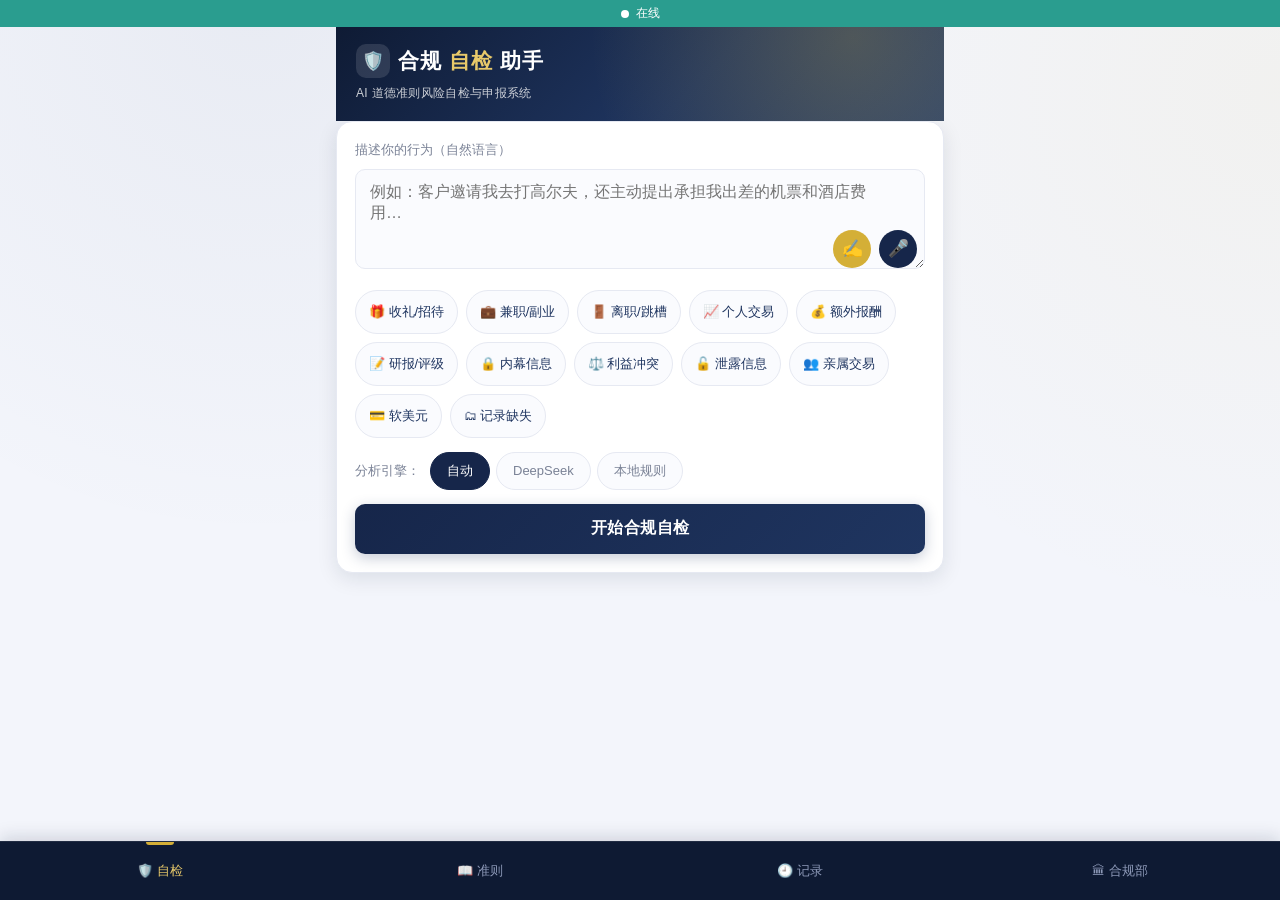
==== frontend/index.html @ b6ab4049 "feat: 申报审批流+合规部视角+自证关联+更多标签+风险强度分级+合规小贴士" ====
<!DOCTYPE html>
<html lang="zh-CN">
<head>
  <meta charset="UTF-8" />
  <meta name="viewport" content="width=device-width, initial-scale=1.0, viewport-fit=cover" />
  <meta name="theme-color" content="#0e1a33" />
  <meta name="description" content="合规自检助手 — 输入行为，自动识别准则、评估风险、执行申报" />
  <link rel="manifest" href="manifest.json" />
  <link rel="apple-touch-icon" href="icons/icon-192.png" />
  <link rel="stylesheet" href="css/style.css" />
  <title>合规自检助手</title>
</head>
<body>
  <!-- 网络状态指示器 -->
  <div id="netbar" class="netbar online"><span class="dot"></span><span id="nettext">在线</span></div>

  <!-- ===== 视图 A：自查页 ===== -->
  <main id="view-check" class="view active" role="tabpanel" aria-label="自查页">
    <header class="topbar">
      <div class="brand"><span class="brand-logo">🛡️</span>合规<span class="brand-accent">自检</span>助手</div>
      <div class="brand-sub">AI 道德准则风险自检与申报系统</div>
    </header>

    <section class="input-card">
      <label for="behavior" class="field-label">描述你的行为（自然语言）</label>
      <div class="textarea-wrap">
        <textarea id="behavior" rows="4" maxlength="4000"
          placeholder="例如：客户邀请我去打高尔夫，还主动提出承担我出差的机票和酒店费用…"></textarea>
        <button id="polish-btn" class="icon-btn polish-btn" aria-label="转化为正式申报语言" title="转化为正式申报语言">✍️</button>
        <button id="voice-btn" class="icon-btn" aria-label="语音输入" title="语音输入">🎤</button>
      </div>

      <div class="quick-tags" id="quick-tags" aria-label="快捷场景">
        <button class="tag" data-text="客户送我高尔夫球票并承担差旅招待费用">🎁 收礼/招待</button>
        <button class="tag" data-text="我想在业余时间接一份外部授课的兼职">💼 兼职/副业</button>
        <button class="tag" data-text="我打算离职创业并带走现有客户名单">🚪 离职/跳槽</button>
        <button class="tag" data-text="我的个人账户提前于客户账户买入股票">📈 个人交易</button>
        <button class="tag" data-text="客户在公司薪酬之外额外付我一笔奖金">💰 额外报酬</button>
        <button class="tag" data-text="我在研报中夸大了某股票的评级和预测">📝 研报/评级</button>
        <button class="tag" data-text="我得知了公司未公开的并购内幕消息">🔒 内幕信息</button>
        <button class="tag" data-text="我持有客户公司的股票并兼任其董事">⚖️ 利益冲突</button>
        <button class="tag" data-text="我把客户信息泄露给了外部人员">🔓 泄露信息</button>
        <button class="tag" data-text="我用亲属账户代客户交易">👥 亲属交易</button>
        <button class="tag" data-text="我收受了客户安排的软美元好处">💳 软美元</button>
        <button class="tag" data-text="我没有保存投资决策的研报记录">🗂 记录缺失</button>
      </div>

      <div class="engine-select">
        <span class="engine-label">分析引擎：</span>
        <div class="engine-options" id="engine-options">
          <button class="engine-opt active" data-engine="auto">自动</button>
          <button class="engine-opt" data-engine="deepseek">DeepSeek</button>
          <button class="engine-opt" data-engine="local">本地规则</button>
        </div>
      </div>

      <button id="analyze-btn" class="primary-btn">开始合规自检</button>
    </section>

    <section id="result-area" class="result-area" aria-live="polite"></section>
  </main>

  <!-- ===== 视图 B：准则速查页 ===== -->
  <main id="view-standards" class="view" role="tabpanel" aria-label="准则速查页">
    <header class="topbar">
      <div class="brand">准则速查</div>
      <div class="brand-sub">Standard I–VII 准则检索</div>
    </header>
    <div class="search-box">
      <input id="std-search" type="search" placeholder="输入关键词搜索，如：收礼、内幕、额外报酬…" />
    </div>
    <div id="std-hints" class="std-hints"></div>
    <div id="standards-list" class="standards-list"></div>
  </main>

  <!-- ===== 视图 C：历史记录页 ===== -->
  <main id="view-history" class="view" role="tabpanel" aria-label="历史记录页">
    <header class="topbar">
      <div class="brand">历史记录</div>
      <div class="brand-sub">本地保存的申报记录</div>
    </header>
    <div class="history-actions">
      <button id="export-btn" class="secondary-btn">导出 PDF</button>
      <button id="clear-history-btn" class="secondary-btn danger">清空</button>
    </div>
    <div id="history-list" class="history-list"></div>
  </main>

  <!-- ===== 视图 D：合规部（审批视角） ===== -->
  <main id="view-compliance" class="view" role="tabpanel" aria-label="合规部审批页">
    <header class="topbar">
      <div class="brand">合规部</div>
      <div class="brand-sub">申报审批 · 多智能体协同（审查 Agent 视角）</div>
    </header>
    <div id="compliance-stats" class="compliance-stats"></div>
    <div id="compliance-list" class="compliance-list"></div>
  </main>

  <!-- 底部导航 -->
  <nav class="tabbar" role="tablist" aria-label="主导航">
    <button class="tab active" data-view="check" role="tab" aria-selected="true">🛡️ 自检</button>
    <button class="tab" data-view="standards" role="tab" aria-selected="false">📖 准则</button>
    <button class="tab" data-view="history" role="tab" aria-selected="false">🕘 记录</button>
    <button class="tab" data-view="compliance" role="tab" aria-selected="false">🏛 合规部</button>
  </nav>

  <!-- ===== 合规申报弹窗 ===== -->
  <div id="declare-modal" class="modal-overlay" hidden role="dialog" aria-label="合规申报">
    <div class="modal-card">
      <div class="modal-head">
        <h2>合规申报</h2>
        <button class="modal-close" data-close="declare-modal" aria-label="关闭">×</button>
      </div>
      <div class="modal-body">
        <label class="field-label" for="d-name">姓名</label>
        <input id="d-name" class="form-input" placeholder="你的姓名" />
        <label class="field-label" for="d-dept">部门/机构</label>
        <input id="d-dept" class="form-input" placeholder="所在部门或机构" />
        <label class="field-label" for="d-behavior">行为描述</label>
        <textarea id="d-behavior" class="form-input" rows="3" readonly></textarea>
        <label class="field-label" for="d-standards">涉及准则</label>
        <input id="d-standards" class="form-input" readonly />
        <label class="field-label" for="d-risk">风险等级</label>
        <input id="d-risk" class="form-input" readonly />
        <label class="field-label" for="d-note">补充说明（可选）</label>
        <textarea id="d-note" class="form-input" rows="3" placeholder="补充申报事项的背景或细节"></textarea>
        <button id="d-submit" class="primary-btn">提交申报并生成邮件</button>
        <div id="d-result" class="declare-result"></div>
      </div>
    </div>
  </div>

  <!-- ===== 合规自证弹窗 ===== -->
  <div id="proof-modal" class="modal-overlay" hidden role="dialog" aria-label="合规自证声明">
    <div class="modal-card">
      <div class="modal-head">
        <h2>合规自证声明</h2>
        <button class="modal-close" data-close="proof-modal" aria-label="关闭">×</button>
      </div>
      <div class="modal-body">
        <label class="field-label" for="p-name">声明人姓名</label>
        <input id="p-name" class="form-input" placeholder="你的姓名" />
        <label class="field-label" for="p-matter">声明事项</label>
        <textarea id="p-matter" class="form-input" rows="4" placeholder="例如：本人已在相关事项发生前向合规部门完成披露，此事与本人无关"></textarea>
        <label class="field-label" for="p-ref">关联申报编号（可选）</label>
        <select id="p-ref" class="form-input">
          <option value="">无（不关联）</option>
        </select>
        <button id="p-generate" class="primary-btn">生成正式声明</button>
        <div id="p-result" class="declare-result"></div>
      </div>
    </div>
  </div>

  <script src="js/storage.js"></script>
  <script src="js/cases.js"></script>
  <script src="js/offline.js"></script>
  <script src="js/api.js"></script>
  <script src="js/app.js"></script>
</body>
</html>
---- frontend/css/style.css ----
/* ===== 设计系统 ===== */
:root {
  --navy-900: #0e1a33;
  --navy-800: #16264a;
  --navy-700: #1f3560;
  --gold: #d4af37;
  --gold-light: #e8c96a;
  --teal: #2a9d8f;
  --amber: #e9c46a;
  --coral: #e76f51;
  --bg: #f3f5fb;
  --card: #ffffff;
  --text: #1f2a44;
  --muted: #7a8296;
  --border: #e6e9f2;
  --radius: 16px;
  --radius-sm: 10px;
  --shadow-sm: 0 2px 8px rgba(14, 26, 51, .06);
  --shadow: 0 6px 20px rgba(14, 26, 51, .10);
  --shadow-lg: 0 12px 32px rgba(14, 26, 51, .16);
  --font: -apple-system, BlinkMacSystemFont, "Segoe UI", Roboto, "PingFang SC", "Microsoft YaHei", sans-serif;
}

* { box-sizing: border-box; margin: 0; padding: 0; -webkit-tap-highlight-color: transparent; }

html, body { height: 100%; }
body {
  font-family: var(--font);
  background: var(--bg);
  background-image: radial-gradient(circle at 20% 0%, rgba(31, 53, 96, .05), transparent 40%),
    radial-gradient(circle at 100% 10%, rgba(212, 175, 55, .06), transparent 35%);
  color: var(--text);
  font-size: 15px;
  line-height: 1.6;
  padding-bottom: calc(64px + env(safe-area-inset-bottom));
  -webkit-font-smoothing: antialiased;
}

/* 网络指示器 */
.netbar {
  position: fixed; top: 0; left: 0; right: 0; z-index: 100;
  display: flex; align-items: center; justify-content: center; gap: 7px;
  font-size: 12px; padding: 4px; color: #fff;
  transform: translateY(-100%); transition: transform .35s ease;
}
.netbar.show { transform: translateY(0); }
.netbar .dot { width: 8px; height: 8px; border-radius: 50%; background: #fff; }
.netbar.online { background: var(--teal); }
.netbar.offline { background: var(--coral); }

/* 顶部 */
.topbar {
  padding: 28px 20px 18px;
  background: linear-gradient(135deg, var(--navy-900), var(--navy-700) 60%, #27406e);
  color: #fff; position: relative; overflow: hidden;
}
.topbar::after {
  content: ''; position: absolute; inset: 0;
  background: radial-gradient(circle at 85% 20%, rgba(212, 175, 55, .25), transparent 50%);
  pointer-events: none;
}
.brand { font-size: 21px; font-weight: 800; letter-spacing: .5px; position: relative; z-index: 1; display: flex; align-items: center; gap: 8px; }
.brand-logo {
  width: 34px; height: 34px; border-radius: 10px; display: inline-flex; align-items: center; justify-content: center;
  background: rgba(255, 255, 255, .12); font-size: 18px; flex-shrink: 0;
}
.brand-accent { color: var(--gold-light); }
.brand-sub { font-size: 12px; opacity: .78; margin-top: 6px; position: relative; z-index: 1; letter-spacing: .3px; }

/* 视图切换 */
.view { display: none; padding: 16px; animation: fadeIn .3s ease; }
.view.active { display: block; }
@keyframes fadeIn { from { opacity: 0; transform: translateY(8px); } to { opacity: 1; transform: none; } }

/* 输入卡片 */
.input-card {
  background: var(--card); border-radius: var(--radius); box-shadow: var(--shadow);
  padding: 18px; border: 1px solid var(--border);
}
.field-label { font-size: 13px; color: var(--muted); margin-bottom: 8px; display: block; font-weight: 500; }
.textarea-wrap { position: relative; }
textarea {
  width: 100%; min-height: 100px; border: 1.5px solid var(--border); border-radius: var(--radius-sm);
  padding: 12px 48px 12px 14px; font-size: 16px; font-family: var(--font);
  resize: vertical; outline: none; transition: border-color .2s, box-shadow .2s;
  background: #fafbfe;
}
textarea:focus { border-color: var(--navy-700); box-shadow: 0 0 0 3px rgba(31, 53, 96, .10); background: #fff; }
.icon-btn {
  position: absolute; right: 8px; bottom: 8px; width: 38px; height: 38px;
  border: none; border-radius: 50%; background: var(--navy-800); color: #fff;
  font-size: 17px; cursor: pointer; transition: transform .15s, background .2s;
}
.icon-btn:active { transform: scale(.92); background: var(--navy-700); }
.icon-btn.polish-btn { right: 54px; background: var(--gold); }
.icon-btn.polish-btn:active { background: #c9a227; }

/* 快捷标签 */
.quick-tags { display: flex; flex-wrap: wrap; gap: 8px; margin: 14px 0; }
.tag {
  border: 1px solid var(--border); background: #fafbfe; color: var(--navy-700);
  border-radius: 22px; padding: 8px 13px; font-size: 13px; cursor: pointer;
  transition: all .18s; min-height: 44px; font-weight: 500;
}
.tag:hover { background: var(--navy-800); color: #fff; border-color: var(--navy-800); transform: translateY(-1px); box-shadow: var(--shadow-sm); }
.tag:active { transform: scale(.96); }

/* 按钮 */
.engine-select { display: flex; align-items: center; gap: 10px; margin-bottom: 14px; flex-wrap: wrap; }
.engine-label { font-size: 13px; color: var(--muted); font-weight: 500; }
.engine-options { display: flex; gap: 6px; }
.engine-opt {
  min-height: 38px; padding: 0 16px; border: 1px solid var(--border); border-radius: 20px;
  background: #fafbfe; color: var(--muted); font-size: 13px; cursor: pointer;
  transition: all .15s; font-family: var(--font); font-weight: 500;
}
.engine-opt.active { background: var(--navy-800); color: #fff; border-color: var(--navy-800); }
.engine-opt:not(.active):hover { border-color: var(--navy-700); color: var(--navy-700); }

.primary-btn {
  width: 100%; min-height: 50px; border: none; border-radius: var(--radius-sm);
  background: linear-gradient(135deg, var(--navy-800), var(--navy-700)); color: #fff;
  font-size: 16px; font-weight: 700; cursor: pointer; transition: transform .15s, box-shadow .2s, opacity .15s;
  box-shadow: 0 4px 14px rgba(31, 53, 96, .25); letter-spacing: .5px;
}
.primary-btn:hover { transform: translateY(-1px); box-shadow: 0 6px 18px rgba(31, 53, 96, .32); }
.primary-btn:active { transform: scale(.98); }
.primary-btn:disabled { opacity: .6; cursor: not-allowed; }
.secondary-btn {
  min-height: 42px; border: 1px solid var(--border); background: #fff; color: var(--text);
  border-radius: var(--radius-sm); padding: 0 15px; font-size: 14px; cursor: pointer;
  transition: all .18s; font-weight: 500;
}
.secondary-btn:hover { border-color: var(--navy-700); color: var(--navy-700); }
.secondary-btn.danger { color: var(--coral); border-color: #f4c7ba; }
.secondary-btn.danger:hover { border-color: var(--coral); background: #fff5f2; }

/* 结果卡片 */
.result-area { margin-top: 18px; display: grid; gap: 14px; }
.risk-card {
  background: var(--card); border-radius: var(--radius); box-shadow: var(--shadow);
  padding: 20px; border-left: 5px solid var(--muted); border: 1px solid var(--border);
  animation: fadeIn .35s ease;
}
.risk-card.high { border-left-color: var(--coral); background: linear-gradient(135deg, #fff, #fef3f0); }
.risk-card.mid { border-left-color: var(--amber); background: linear-gradient(135deg, #fff, #fffaeb); }
.risk-card.low { border-left-color: var(--teal); background: linear-gradient(135deg, #fff, #f0fbf9); }
.risk-head { display: flex; justify-content: space-between; align-items: center; gap: 10px; }
.risk-level { font-size: 24px; font-weight: 800; letter-spacing: .5px; }
.risk-card.high .risk-level { color: var(--coral); }
.risk-card.mid .risk-level { color: #c99a2e; }
.risk-card.low .risk-level { color: var(--teal); }
.risk-score {
  font-size: 12px; color: var(--muted); background: rgba(0,0,0,.05); padding: 4px 10px; border-radius: 20px; white-space: nowrap;
}
.risk-reason { margin-top: 10px; font-size: 14px; color: var(--muted); }
.engine-badge {
  display: inline-block; margin-top: 10px; font-size: 12px; font-weight: 600;
  padding: 3px 11px; border-radius: 20px;
}
.engine-badge.ai { background: #e8f6f3; color: var(--teal); border: 1px solid #bfe5de; }
.engine-badge.local { background: #f3f5f9; color: var(--muted); border: 1px solid var(--border); }

/* 准则列表 */
.section-title {
  font-size: 14px; font-weight: 700; margin: 6px 0 10px; color: var(--navy-800);
  display: flex; align-items: center; gap: 8px;
}
.section-title::before { content: ''; width: 4px; height: 15px; border-radius: 2px; background: linear-gradient(var(--gold), var(--gold-light)); }
.std-item {
  background: var(--card); border-radius: var(--radius-sm); box-shadow: var(--shadow-sm);
  padding: 13px 14px; margin-bottom: 10px; border: 1px solid var(--border); transition: box-shadow .18s;
}
.std-item:hover { box-shadow: var(--shadow); }
.std-code { font-weight: 700; color: var(--navy-700); }
.std-name { color: var(--navy-800); margin-left: 8px; font-size: 13px; font-weight: 600; }
.std-desc { font-size: 13px; color: var(--muted); margin-top: 6px; }

/* 清单 */
.checklist { list-style: none; }
.checklist li {
  display: flex; align-items: flex-start; gap: 11px; padding: 13px 14px;
  background: var(--card); border-radius: var(--radius-sm); box-shadow: var(--shadow-sm);
  margin-bottom: 10px; cursor: pointer; transition: background .2s, transform .15s; border: 1px solid var(--border);
}
.checklist li:active { transform: scale(.99); }
.checklist li.done { background: #effaf7; border-color: #cdebe4; }
.checklist li.done .check-text { text-decoration: line-through; color: var(--muted); }
.checkbox {
  width: 22px; height: 22px; border: 2px solid var(--navy-700); border-radius: 7px;
  flex-shrink: 0; display: flex; align-items: center; justify-content: center;
  color: #fff; font-size: 14px; transition: all .18s; margin-top: 1px; background: #fff;
}
.checklist li.done .checkbox { background: var(--teal); border-color: var(--teal); animation: pop .2s ease; }
@keyframes pop { 50% { transform: scale(1.2); } }

/* 建议与披露 */
.advice { background: var(--card); border-radius: var(--radius-sm); box-shadow: var(--shadow-sm); padding: 15px; font-size: 14px; border: 1px solid var(--border); }
.disclosure {
  background: #fdfaf1; border: 1px dashed var(--gold); border-radius: var(--radius-sm);
  padding: 15px; font-size: 13px; white-space: pre-wrap; font-family: var(--font); line-height: 1.7;
}
.copy-btn { margin-top: 8px; font-size: 12px; color: var(--navy-700); background: none; border: none; cursor: pointer; text-decoration: underline; }

/* 引用案例 */
.case-item {
  background: var(--card); border-radius: var(--radius-sm); padding: 11px 13px; margin-bottom: 8px;
  box-shadow: var(--shadow-sm); font-size: 13px; border: 1px solid var(--border);
}
.case-id { font-weight: 700; color: var(--navy-700); }
.case-meta { color: var(--muted); font-size: 12px; }
.case-summary { color: var(--muted); margin-top: 4px; font-size: 12px; line-height: 1.6; }

/* 速查页 */
.search-box { margin-bottom: 14px; }
.search-box input {
  width: 100%; min-height: 46px; border: 1.5px solid var(--border); border-radius: var(--radius-sm);
  padding: 0 15px; font-size: 16px; outline: none; background: #fff; box-shadow: var(--shadow-sm);
  transition: border-color .2s, box-shadow .2s;
}
.search-box input:focus { border-color: var(--navy-700); box-shadow: 0 0 0 3px rgba(31, 53, 96, .08); }
.std-card {
  background: var(--card); border-radius: var(--radius-sm); box-shadow: var(--shadow-sm);
  padding: 14px; margin-bottom: 11px; border: 1px solid var(--border);
}
.std-card summary { cursor: pointer; font-weight: 700; color: var(--navy-800); outline: none; }
.std-card .cases { margin-top: 8px; font-size: 12px; color: var(--muted); }
.std-tags { margin-top: 9px; display: flex; flex-wrap: wrap; gap: 6px; }
.std-tag {
  font-size: 11px; color: var(--navy-700); background: #eef2fb;
  padding: 2px 10px; border-radius: 12px; border: 1px solid #dbe3f5;
}
.std-count { font-size: 12px; color: var(--muted); margin-bottom: 10px; }
.std-group {
  font-size: 14px; font-weight: 800; color: #fff;
  margin: 16px 0 10px; padding: 6px 16px;
  background: linear-gradient(135deg, var(--navy-800), var(--navy-700));
  border-radius: 8px; display: inline-block; letter-spacing: .5px;
}
.std-hints { margin-bottom: 12px; display: flex; flex-wrap: wrap; gap: 6px; align-items: center; }
.std-hint-tip { font-size: 12px; color: var(--muted); }
.std-hint {
  font-size: 12px; color: var(--navy-700); background: #fff;
  padding: 4px 12px; border-radius: 14px; border: 1px solid var(--border);
  cursor: pointer; transition: all .15s; font-family: var(--font);
}
.std-hint:hover { background: var(--navy-800); color: #fff; border-color: var(--navy-800); }

/* 历史页 */
.history-actions { display: flex; gap: 10px; margin-bottom: 14px; }
.history-item {
  background: var(--card); border-radius: var(--radius-sm); box-shadow: var(--shadow-sm);
  padding: 15px; margin-bottom: 11px; border: 1px solid var(--border); transition: box-shadow .18s;
}
.history-item:hover { box-shadow: var(--shadow); }
.history-head { display: flex; justify-content: space-between; align-items: center; gap: 10px; }
.history-time { font-size: 12px; color: var(--muted); }
.history-badge { font-size: 11px; font-weight: 700; padding: 3px 11px; border-radius: 20px; color: #fff; }
.history-badge.high { background: var(--coral); }
.history-badge.mid { background: #c99a2e; }
.history-badge.low { background: var(--teal); }
.history-text { margin-top: 8px; font-size: 14px; }

/* 底部导航 */
.tabbar {
  position: fixed; left: 0; right: 0; bottom: 0; z-index: 90;
  display: flex; background: var(--navy-900); border-top: 1px solid rgba(255,255,255,.08);
  padding-bottom: env(safe-area-inset-bottom); box-shadow: 0 -4px 16px rgba(14,26,51,.15);
}
.tab {
  flex: 1; min-height: 58px; border: none; background: transparent; color: #8d99b8;
  font-size: 13px; cursor: pointer; transition: color .2s; position: relative; font-weight: 500;
}
.tab.active { color: var(--gold-light); }
.tab.active::before {
  content: ''; position: absolute; top: 0; left: 50%; transform: translateX(-50%);
  width: 28px; height: 3px; border-radius: 0 0 3px 3px; background: var(--gold);
}

/* 骨架屏 */
.skeleton { background: linear-gradient(90deg, #eef0f6 25%, #f7f8fc 50%, #eef0f6 75%); background-size: 200% 100%; animation: shimmer 1.2s infinite; border-radius: var(--radius-sm); }
@keyframes shimmer { to { background-position: -200% 0; } }

/* 加载动画 */
.spinner {
  width: 26px; height: 26px; border: 3px solid rgba(255,255,255,.3);
  border-top-color: #fff; border-radius: 50%; margin: 0 auto;
  animation: spin .7s linear infinite;
}
@keyframes spin { to { transform: rotate(360deg); } }

/* 空状态 */
.empty { text-align: center; color: var(--muted); padding: 42px 20px; font-size: 14px; }

/* 风险拦截横幅 */
.intercept-banner {
  background: linear-gradient(135deg, #8c1d1d, var(--coral));
  color: #fff; border-radius: var(--radius); padding: 18px; box-shadow: var(--shadow-lg);
  animation: dangerPulse 1.3s ease-out 1;
}
.intercept-title { font-size: 18px; font-weight: 800; letter-spacing: .5px; }
.intercept-body { font-size: 14px; margin-top: 6px; opacity: .96; }

/* 结果操作按钮 */
.result-actions { display: grid; gap: 10px; margin-top: 4px; }

/* 弹窗 */
.modal-overlay {
  position: fixed; inset: 0; z-index: 200; background: rgba(14, 26, 51, .55);
  backdrop-filter: blur(3px); display: flex; align-items: flex-end; justify-content: center;
  padding: 16px; padding-bottom: calc(16px + env(safe-area-inset-bottom));
}
.modal-overlay[hidden] { display: none; }
.modal-card {
  background: #fff; border-radius: 18px; width: 100%; max-width: 520px;
  max-height: 88vh; overflow-y: auto; box-shadow: var(--shadow-lg);
  animation: slideUp .28s ease;
}
@keyframes slideUp { from { transform: translateY(28px); opacity: 0; } to { transform: none; opacity: 1; } }
.modal-head {
  display: flex; justify-content: space-between; align-items: center;
  padding: 16px 18px; border-bottom: 1px solid var(--border); position: sticky; top: 0; background: #fff; z-index: 1;
}
.modal-head h2 { font-size: 17px; color: var(--navy-800); }
.modal-close { border: none; background: #f1f3f8; width: 30px; height: 30px; border-radius: 50%; font-size: 20px; line-height: 1; color: var(--muted); cursor: pointer; }
.modal-close:hover { background: #e6e9f2; }
.modal-body { padding: 16px 18px 20px; }
.form-input {
  width: 100%; min-height: 44px; border: 1.5px solid var(--border); border-radius: var(--radius-sm);
  padding: 10px 12px; font-size: 16px; font-family: var(--font); margin-bottom: 14px; outline: none;
  transition: border-color .2s, box-shadow .2s;
}
textarea.form-input { min-height: 72px; resize: vertical; }
.form-input:focus { border-color: var(--navy-700); box-shadow: 0 0 0 3px rgba(31, 53, 96, .08); }
.form-input[readonly] { background: #f3f5f9; color: var(--muted); }
.modal-body .field-label { margin-bottom: 5px; }

/* 申报/自证结果 */
.declare-result { margin-top: 14px; }
.declare-box {
  background: #effaf7; border: 1px solid var(--teal); border-radius: var(--radius-sm);
  padding: 14px; font-size: 13px; white-space: pre-wrap; word-break: break-all; line-height: 1.7;
}
.declare-id { font-weight: 700; color: var(--teal); }
.declare-actions { display: grid; gap: 8px; margin-top: 12px; }
.official-doc {
  background: #fff; border: 1.5px solid var(--navy-700); border-radius: var(--radius-sm);
  padding: 20px; font-size: 14px; line-height: 2; white-space: pre-wrap; box-shadow: var(--shadow-sm);
}

/* 危险闪烁边框 */
@keyframes dangerPulse { 0%,100% { box-shadow: 0 0 0 0 rgba(231,111,81,.5); } 50% { box-shadow: 0 0 0 10px rgba(231,111,81,0); } }

@media (min-width: 640px) {
  .view { max-width: 640px; margin: 0 auto; }
  .modal-overlay { align-items: center; }
}

/* 风险行动强度 */
.advice.intensity { font-weight: 600; }
.advice.intensity.high { background: #fef2f2; border-left: 4px solid var(--coral); color: #b3371f; }
.advice.intensity.mid { background: #fffbeb; border-left: 4px solid var(--amber); color: #a0750a; }
.advice.intensity.low { background: #f0fdfa; border-left: 4px solid var(--teal); color: #1f7a6d; }
.advice.tip { background: #fdfaf1; border-left: 4px solid var(--gold); }

/* 合规部审批 */
.compliance-stats { display: flex; gap: 10px; margin-bottom: 14px; }
.cstat { flex: 1; background: var(--card); border-radius: var(--radius-sm); box-shadow: var(--shadow-sm); padding: 10px; text-align: center; border: 1px solid var(--border); }
.cstat-num { display: block; font-size: 20px; font-weight: 800; color: var(--navy-800); }
.cstat span:last-child { font-size: 12px; color: var(--muted); }
.cstat.pending .cstat-num { color: var(--amber); }
.cstat.approved .cstat-num { color: var(--teal); }
.cstat.rejected .cstat-num { color: var(--coral); }
.compliance-item { background: var(--card); border-radius: var(--radius-sm); box-shadow: var(--shadow-sm); padding: 13px; margin-bottom: 10px; border: 1px solid var(--border); }
.compliance-head { display: flex; justify-content: space-between; align-items: center; margin-bottom: 6px; }
.compliance-id { font-weight: 700; color: var(--navy-700); }
.compliance-body { font-size: 14px; }
.c-status { font-size: 11px; font-weight: 700; padding: 2px 10px; border-radius: 12px; }
.c-status.pending { background: #fffbeb; color: var(--amber); }
.c-status.approved { background: #e8f6f3; color: var(--teal); }
.c-status.rejected { background: #fef2f2; color: var(--coral); }
.compliance-actions { display: flex; gap: 8px; margin-top: 8px; }
.c-approve, .c-reject { flex: 1; min-height: 36px; border: none; border-radius: 8px; font-size: 13px; cursor: pointer; font-weight: 600; font-family: var(--font); }
.c-approve { background: var(--teal); color: #fff; }
.c-approve:hover { opacity: .88; }
.c-reject { background: #fff; color: var(--coral); border: 1px solid var(--coral); }
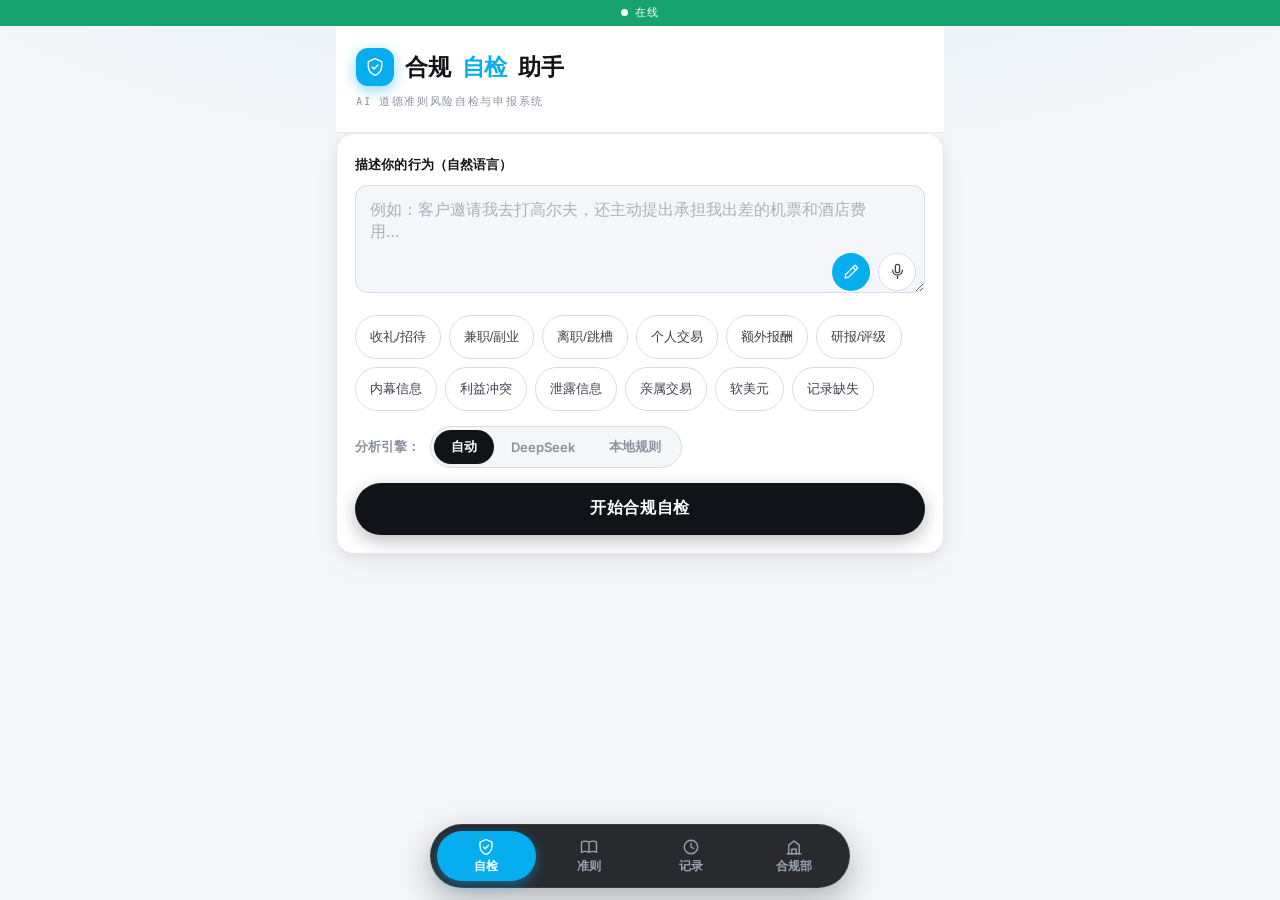
==== commit 2ef72d34: "style: 应用用户重新设计的界面(电青蓝极简风+SVG图标+浮动导航)" ====
--- a/frontend/index.html
+++ b/frontend/index.html
@@ -3,11 +3,14 @@
 <head>
   <meta charset="UTF-8" />
   <meta name="viewport" content="width=device-width, initial-scale=1.0, viewport-fit=cover" />
-  <meta name="theme-color" content="#0e1a33" />
+  <meta name="theme-color" content="#16181d" />
   <meta name="description" content="合规自检助手 — 输入行为，自动识别准则、评估风险、执行申报" />
   <link rel="manifest" href="manifest.json" />
   <link rel="apple-touch-icon" href="icons/icon-192.png" />
-  <link rel="stylesheet" href="css/style.css" />
+  <link rel="preconnect" href="https://fonts.googleapis.com" />
+  <link rel="preconnect" href="https://fonts.gstatic.com" crossorigin />
+  <link rel="stylesheet" href="https://fonts.googleapis.com/css2?family=Inter:wght@500;600;700;800&family=JetBrains+Mono:wght@400;500;700&display=swap" />
+  <link rel="stylesheet" href="css/style.css?v=7" />
   <title>合规自检助手</title>
 </head>
 <body>
@@ -17,7 +20,7 @@
   <!-- ===== 视图 A：自查页 ===== -->
   <main id="view-check" class="view active" role="tabpanel" aria-label="自查页">
     <header class="topbar">
-      <div class="brand"><span class="brand-logo">🛡️</span>合规<span class="brand-accent">自检</span>助手</div>
+      <div class="brand"><span class="brand-logo"><svg viewBox="0 0 24 24" fill="none" stroke="currentColor" stroke-width="1.8" stroke-linecap="round" stroke-linejoin="round"><path d="M12 2l8 3.5v5.2c0 5-3.4 9.4-8 11.3-4.6-1.9-8-6.3-8-11.3V5.5L12 2z"/><path d="M8.5 12l2.4 2.4 4.6-4.8"/></svg></span>合规<span class="brand-accent">自检</span>助手</div>
       <div class="brand-sub">AI 道德准则风险自检与申报系统</div>
     </header>
 
@@ -26,23 +29,23 @@
       <div class="textarea-wrap">
         <textarea id="behavior" rows="4" maxlength="4000"
           placeholder="例如：客户邀请我去打高尔夫，还主动提出承担我出差的机票和酒店费用…"></textarea>
-        <button id="polish-btn" class="icon-btn polish-btn" aria-label="转化为正式申报语言" title="转化为正式申报语言">✍️</button>
-        <button id="voice-btn" class="icon-btn" aria-label="语音输入" title="语音输入">🎤</button>
+        <button id="polish-btn" class="icon-btn polish-btn" aria-label="转化为正式申报语言" title="转化为正式申报语言"><svg viewBox="0 0 24 24" fill="none" stroke="currentColor" stroke-width="1.8" stroke-linecap="round" stroke-linejoin="round"><path d="M17 3l4 4L8 20l-5 1 1-5L17 3z"/><path d="M14 6l4 4"/></svg></button>
+        <button id="voice-btn" class="icon-btn" aria-label="语音输入" title="语音输入"><svg viewBox="0 0 24 24" fill="none" stroke="currentColor" stroke-width="1.8" stroke-linecap="round" stroke-linejoin="round"><rect x="9" y="2" width="6" height="12" rx="3"/><path d="M5 10a7 7 0 0 0 14 0"/><path d="M12 19v3"/></svg></button>
       </div>
 
       <div class="quick-tags" id="quick-tags" aria-label="快捷场景">
-        <button class="tag" data-text="客户送我高尔夫球票并承担差旅招待费用">🎁 收礼/招待</button>
-        <button class="tag" data-text="我想在业余时间接一份外部授课的兼职">💼 兼职/副业</button>
-        <button class="tag" data-text="我打算离职创业并带走现有客户名单">🚪 离职/跳槽</button>
-        <button class="tag" data-text="我的个人账户提前于客户账户买入股票">📈 个人交易</button>
-        <button class="tag" data-text="客户在公司薪酬之外额外付我一笔奖金">💰 额外报酬</button>
-        <button class="tag" data-text="我在研报中夸大了某股票的评级和预测">📝 研报/评级</button>
-        <button class="tag" data-text="我得知了公司未公开的并购内幕消息">🔒 内幕信息</button>
-        <button class="tag" data-text="我持有客户公司的股票并兼任其董事">⚖️ 利益冲突</button>
-        <button class="tag" data-text="我把客户信息泄露给了外部人员">🔓 泄露信息</button>
-        <button class="tag" data-text="我用亲属账户代客户交易">👥 亲属交易</button>
-        <button class="tag" data-text="我收受了客户安排的软美元好处">💳 软美元</button>
-        <button class="tag" data-text="我没有保存投资决策的研报记录">🗂 记录缺失</button>
+        <button class="tag" data-text="客户送我高尔夫球票并承担差旅招待费用">收礼/招待</button>
+        <button class="tag" data-text="我想在业余时间接一份外部授课的兼职">兼职/副业</button>
+        <button class="tag" data-text="我打算离职创业并带走现有客户名单">离职/跳槽</button>
+        <button class="tag" data-text="我的个人账户提前于客户账户买入股票">个人交易</button>
+        <button class="tag" data-text="客户在公司薪酬之外额外付我一笔奖金">额外报酬</button>
+        <button class="tag" data-text="我在研报中夸大了某股票的评级和预测">研报/评级</button>
+        <button class="tag" data-text="我得知了公司未公开的并购内幕消息">内幕信息</button>
+        <button class="tag" data-text="我持有客户公司的股票并兼任其董事">利益冲突</button>
+        <button class="tag" data-text="我把客户信息泄露给了外部人员">泄露信息</button>
+        <button class="tag" data-text="我用亲属账户代客户交易">亲属交易</button>
+        <button class="tag" data-text="我收受了客户安排的软美元好处">软美元</button>
+        <button class="tag" data-text="我没有保存投资决策的研报记录">记录缺失</button>
       </div>
 
       <div class="engine-select">
@@ -98,10 +101,10 @@
 
   <!-- 底部导航 -->
   <nav class="tabbar" role="tablist" aria-label="主导航">
-    <button class="tab active" data-view="check" role="tab" aria-selected="true">🛡️ 自检</button>
-    <button class="tab" data-view="standards" role="tab" aria-selected="false">📖 准则</button>
-    <button class="tab" data-view="history" role="tab" aria-selected="false">🕘 记录</button>
-    <button class="tab" data-view="compliance" role="tab" aria-selected="false">🏛 合规部</button>
+    <button class="tab active" data-view="check" role="tab" aria-selected="true"><svg viewBox="0 0 24 24" fill="none" stroke="currentColor" stroke-width="1.8" stroke-linecap="round" stroke-linejoin="round"><path d="M12 2l8 3.5v5.2c0 5-3.4 9.4-8 11.3-4.6-1.9-8-6.3-8-11.3V5.5L12 2z"/><path d="M8.5 12l2.4 2.4 4.6-4.8"/></svg><span>自检</span></button>
+    <button class="tab" data-view="standards" role="tab" aria-selected="false"><svg viewBox="0 0 24 24" fill="none" stroke="currentColor" stroke-width="1.8" stroke-linecap="round" stroke-linejoin="round"><path d="M2 5.5C4 4 7 3.6 12 5.2c5-1.6 8-1.2 10 .3v13.7c-2-1.5-5-1.9-10-.3-5-1.6-8-1.2-10 .3V5.5z"/><path d="M12 5.2v13.7"/></svg><span>准则</span></button>
+    <button class="tab" data-view="history" role="tab" aria-selected="false"><svg viewBox="0 0 24 24" fill="none" stroke="currentColor" stroke-width="1.8" stroke-linecap="round" stroke-linejoin="round"><circle cx="12" cy="12" r="9"/><path d="M12 7v5l3.5 2"/></svg><span>记录</span></button>
+    <button class="tab" data-view="compliance" role="tab" aria-selected="false"><svg viewBox="0 0 24 24" fill="none" stroke="currentColor" stroke-width="1.8" stroke-linecap="round" stroke-linejoin="round"><path d="M3 21h18"/><path d="M5 21V9.5L12 4l7 5.5V21"/><path d="M9 21v-6h6v6"/></svg><span>合规部</span></button>
   </nav>
 
   <!-- ===== 合规申报弹窗 ===== -->
@@ -152,10 +155,29 @@
     </div>
   </div>
 
-  <script src="js/storage.js"></script>
-  <script src="js/cases.js"></script>
-  <script src="js/offline.js"></script>
-  <script src="js/api.js"></script>
-  <script src="js/app.js"></script>
+  <!-- ===== 审批确认弹窗 ===== -->
+  <div id="approval-modal" class="modal-overlay" hidden role="dialog" aria-label="审批确认">
+    <div class="modal-card">
+      <div class="modal-head">
+        <h2 id="approval-title">审批确认</h2>
+        <button class="modal-close" data-close="approval-modal" aria-label="关闭">×</button>
+      </div>
+      <div class="modal-body">
+        <div id="approval-info" class="declare-box"></div>
+        <label class="field-label" for="a-opinion">审批意见（可选）</label>
+        <textarea id="a-opinion" class="form-input" rows="2" placeholder="填写审批意见"></textarea>
+        <label class="field-label" for="a-signature">审批人签名 <span style="color:var(--danger)">*</span></label>
+        <input id="a-signature" class="form-input" placeholder="请输入审批人签名（将显示在邮件中）" />
+        <button id="a-confirm" class="primary-btn">确认并发送审批邮件</button>
+        <div id="a-status"></div>
+      </div>
+    </div>
+  </div>
+
+  <script src="js/storage.js?v=6"></script>
+  <script src="js/cases.js?v=6"></script>
+  <script src="js/offline.js?v=6"></script>
+  <script src="js/api.js?v=6"></script>
+  <script src="js/app.js?v=6"></script>
 </body>
 </html>
--- a/frontend/css/style.css
+++ b/frontend/css/style.css
@@ -1,24 +1,35 @@
-/* ===== 设计系统 ===== */
+/* ============================================================
+   合规自检助手 · 现代极简工具视觉系统
+   冷白底 × 电青蓝 × 黑字 × 无衬线粗体
+   ============================================================ */
 :root {
-  --navy-900: #0e1a33;
-  --navy-800: #16264a;
-  --navy-700: #1f3560;
-  --gold: #d4af37;
-  --gold-light: #e8c96a;
-  --teal: #2a9d8f;
-  --amber: #e9c46a;
-  --coral: #e76f51;
-  --bg: #f3f5fb;
+  --bg: #f4f6f9;
   --card: #ffffff;
-  --text: #1f2a44;
-  --muted: #7a8296;
-  --border: #e6e9f2;
-  --radius: 16px;
-  --radius-sm: 10px;
-  --shadow-sm: 0 2px 8px rgba(14, 26, 51, .06);
-  --shadow: 0 6px 20px rgba(14, 26, 51, .10);
-  --shadow-lg: 0 12px 32px rgba(14, 26, 51, .16);
-  --font: -apple-system, BlinkMacSystemFont, "Segoe UI", Roboto, "PingFang SC", "Microsoft YaHei", sans-serif;
+  --ink: #111318;
+  --ink-2: #3c414c;
+  --muted: #8a919e;
+  --hair: #e7eaef;
+  --hair-2: #d8dde5;
+
+  --blue: #06aeef;
+  --blue-deep: #0a8fd0;
+  --blue-wash: #e4f6fd;
+
+  --high: #e5482c;
+  --high-wash: #fdeee9;
+  --mid: #d98e04;
+  --mid-wash: #fdf5e3;
+  --low: #16a370;
+  --low-wash: #e9f8f1;
+
+  --radius: 18px;
+  --radius-sm: 12px;
+  --shadow-sm: 0 1px 3px rgba(17, 19, 24, .05);
+  --shadow: 0 2px 10px rgba(17, 19, 24, .06), 0 10px 26px rgba(17, 19, 24, .05);
+  --shadow-lg: 0 20px 50px rgba(17, 19, 24, .2);
+
+  --font: "Inter", -apple-system, BlinkMacSystemFont, "Segoe UI", Roboto, "PingFang SC", "Microsoft YaHei", sans-serif;
+  --mono: "JetBrains Mono", ui-monospace, "SF Mono", Menlo, Consolas, monospace;
 }
 
 * { box-sizing: border-box; margin: 0; padding: 0; -webkit-tap-highlight-color: transparent; }
@@ -27,329 +38,393 @@
 body {
   font-family: var(--font);
   background: var(--bg);
-  background-image: radial-gradient(circle at 20% 0%, rgba(31, 53, 96, .05), transparent 40%),
-    radial-gradient(circle at 100% 10%, rgba(212, 175, 55, .06), transparent 35%);
-  color: var(--text);
+  background-image: radial-gradient(ellipse 100% 50% at 50% -12%, rgba(6, 174, 239, .09), transparent 60%);
+  color: var(--ink);
   font-size: 15px;
   line-height: 1.6;
-  padding-bottom: calc(64px + env(safe-area-inset-bottom));
+  padding-bottom: calc(108px + env(safe-area-inset-bottom));
   -webkit-font-smoothing: antialiased;
-}
+  text-rendering: optimizeLegibility;
+}
+
+::selection { background: var(--blue); color: #fff; }
 
 /* 网络指示器 */
 .netbar {
   position: fixed; top: 0; left: 0; right: 0; z-index: 100;
   display: flex; align-items: center; justify-content: center; gap: 7px;
-  font-size: 12px; padding: 4px; color: #fff;
+  font-family: var(--mono); font-size: 11px; letter-spacing: .1em;
+  padding: 4px; color: #fff;
   transform: translateY(-100%); transition: transform .35s ease;
 }
 .netbar.show { transform: translateY(0); }
-.netbar .dot { width: 8px; height: 8px; border-radius: 50%; background: #fff; }
-.netbar.online { background: var(--teal); }
-.netbar.offline { background: var(--coral); }
-
-/* 顶部 */
+.netbar .dot { width: 7px; height: 7px; border-radius: 50%; background: currentColor; animation: netpulse 1.6s ease-in-out infinite; }
+@keyframes netpulse { 50% { opacity: .35; } }
+.netbar.online { background: var(--low); }
+.netbar.offline { background: var(--high); }
+
+/* ===== 顶部 ===== */
 .topbar {
-  padding: 28px 20px 18px;
-  background: linear-gradient(135deg, var(--navy-900), var(--navy-700) 60%, #27406e);
-  color: #fff; position: relative; overflow: hidden;
-}
-.topbar::after {
-  content: ''; position: absolute; inset: 0;
-  background: radial-gradient(circle at 85% 20%, rgba(212, 175, 55, .25), transparent 50%);
-  pointer-events: none;
-}
-.brand { font-size: 21px; font-weight: 800; letter-spacing: .5px; position: relative; z-index: 1; display: flex; align-items: center; gap: 8px; }
+  padding: 30px 20px 22px;
+  background: #fff;
+  color: var(--ink);
+  position: relative; overflow: hidden;
+  border-bottom: 1px solid var(--hair);
+}
+.brand {
+  font-size: 23px; font-weight: 800; letter-spacing: -.01em;
+  position: relative; z-index: 1;
+  display: flex; align-items: center; gap: 11px;
+}
 .brand-logo {
-  width: 34px; height: 34px; border-radius: 10px; display: inline-flex; align-items: center; justify-content: center;
-  background: rgba(255, 255, 255, .12); font-size: 18px; flex-shrink: 0;
-}
-.brand-accent { color: var(--gold-light); }
-.brand-sub { font-size: 12px; opacity: .78; margin-top: 6px; position: relative; z-index: 1; letter-spacing: .3px; }
+  width: 38px; height: 38px; border-radius: 12px; flex-shrink: 0;
+  display: inline-flex; align-items: center; justify-content: center;
+  background: var(--blue); color: #fff;
+  box-shadow: 0 4px 14px rgba(6, 174, 239, .45);
+}
+.brand-logo svg { width: 20px; height: 20px; }
+.brand-accent { color: var(--blue); }
+.brand-sub {
+  font-family: var(--mono); font-size: 10.5px; letter-spacing: .16em;
+  text-transform: uppercase; color: var(--muted); margin-top: 7px;
+  position: relative; z-index: 1;
+}
 
 /* 视图切换 */
-.view { display: none; padding: 16px; animation: fadeIn .3s ease; }
+.view { display: none; padding: 18px 16px 16px; animation: fadeIn .32s cubic-bezier(.165, .84, .44, 1); }
 .view.active { display: block; }
-@keyframes fadeIn { from { opacity: 0; transform: translateY(8px); } to { opacity: 1; transform: none; } }
-
-/* 输入卡片 */
+@keyframes fadeIn { from { opacity: 0; transform: translateY(10px); } to { opacity: 1; transform: none; } }
+
+/* ===== 输入卡片 ===== */
 .input-card {
-  background: var(--card); border-radius: var(--radius); box-shadow: var(--shadow);
-  padding: 18px; border: 1px solid var(--border);
-}
-.field-label { font-size: 13px; color: var(--muted); margin-bottom: 8px; display: block; font-weight: 500; }
+  background: var(--card); border-radius: var(--radius);
+  border: 1px solid var(--hair);
+  box-shadow: var(--shadow);
+  padding: 20px 18px 18px;
+}
+.field-label {
+  font-size: 13px; font-weight: 700; letter-spacing: .01em;
+  color: var(--ink); margin-bottom: 10px; display: block;
+}
 .textarea-wrap { position: relative; }
 textarea {
-  width: 100%; min-height: 100px; border: 1.5px solid var(--border); border-radius: var(--radius-sm);
-  padding: 12px 48px 12px 14px; font-size: 16px; font-family: var(--font);
+  width: 100%; min-height: 104px; border: 1.5px solid var(--hair-2); border-radius: var(--radius-sm);
+  padding: 13px 52px 13px 14px; font-size: 16px; font-family: var(--font);
+  color: var(--ink); caret-color: var(--blue);
   resize: vertical; outline: none; transition: border-color .2s, box-shadow .2s;
-  background: #fafbfe;
-}
-textarea:focus { border-color: var(--navy-700); box-shadow: 0 0 0 3px rgba(31, 53, 96, .10); background: #fff; }
+  background: var(--bg);
+}
+textarea::placeholder { color: #a9b0bc; }
+textarea:focus { border-color: var(--blue); box-shadow: 0 0 0 3px rgba(6, 174, 239, .16); background: #fff; }
 .icon-btn {
-  position: absolute; right: 8px; bottom: 8px; width: 38px; height: 38px;
-  border: none; border-radius: 50%; background: var(--navy-800); color: #fff;
-  font-size: 17px; cursor: pointer; transition: transform .15s, background .2s;
-}
-.icon-btn:active { transform: scale(.92); background: var(--navy-700); }
-.icon-btn.polish-btn { right: 54px; background: var(--gold); }
-.icon-btn.polish-btn:active { background: #c9a227; }
+  position: absolute; right: 9px; bottom: 9px; width: 38px; height: 38px;
+  border: 1px solid var(--hair-2); border-radius: 50%;
+  background: #fff; color: var(--ink-2);
+  cursor: pointer; transition: all .18s;
+  display: inline-flex; align-items: center; justify-content: center;
+}
+.icon-btn svg { width: 17px; height: 17px; }
+.icon-btn:hover { border-color: var(--blue); color: var(--blue); }
+.icon-btn:active { transform: scale(.92); }
+.icon-btn.polish-btn { right: 55px; color: #fff; border-color: transparent; background: var(--blue); }
+.icon-btn.polish-btn:hover { background: var(--blue-deep); }
 
 /* 快捷标签 */
-.quick-tags { display: flex; flex-wrap: wrap; gap: 8px; margin: 14px 0; }
+.quick-tags { display: flex; flex-wrap: wrap; gap: 8px; margin: 15px 0; }
 .tag {
-  border: 1px solid var(--border); background: #fafbfe; color: var(--navy-700);
-  border-radius: 22px; padding: 8px 13px; font-size: 13px; cursor: pointer;
+  border: 1px solid var(--hair-2); background: #fff; color: var(--ink-2);
+  border-radius: 999px; padding: 8px 14px; font-size: 13px; cursor: pointer;
   transition: all .18s; min-height: 44px; font-weight: 500;
 }
-.tag:hover { background: var(--navy-800); color: #fff; border-color: var(--navy-800); transform: translateY(-1px); box-shadow: var(--shadow-sm); }
+.tag:hover { background: var(--ink); color: #fff; border-color: var(--ink); transform: translateY(-1px); box-shadow: var(--shadow-sm); }
 .tag:active { transform: scale(.96); }
 
-/* 按钮 */
-.engine-select { display: flex; align-items: center; gap: 10px; margin-bottom: 14px; flex-wrap: wrap; }
-.engine-label { font-size: 13px; color: var(--muted); font-weight: 500; }
-.engine-options { display: flex; gap: 6px; }
+/* 分析引擎 */
+.engine-select { display: flex; align-items: center; gap: 10px; margin-bottom: 15px; flex-wrap: wrap; }
+.engine-label { font-size: 13px; font-weight: 600; color: var(--muted); }
+.engine-options { display: flex; gap: 0; border: 1px solid var(--hair-2); border-radius: 999px; overflow: hidden; background: var(--bg); padding: 3px; }
 .engine-opt {
-  min-height: 38px; padding: 0 16px; border: 1px solid var(--border); border-radius: 20px;
-  background: #fafbfe; color: var(--muted); font-size: 13px; cursor: pointer;
-  transition: all .15s; font-family: var(--font); font-weight: 500;
-}
-.engine-opt.active { background: var(--navy-800); color: #fff; border-color: var(--navy-800); }
-.engine-opt:not(.active):hover { border-color: var(--navy-700); color: var(--navy-700); }
-
+  min-height: 34px; padding: 0 17px; border: none; border-radius: 999px;
+  background: transparent; color: var(--muted); font-size: 13px; cursor: pointer;
+  transition: all .18s; font-family: var(--font); font-weight: 600;
+}
+.engine-opt.active { background: var(--ink); color: #fff; box-shadow: var(--shadow-sm); }
+.engine-opt:not(.active):hover { color: var(--ink); }
+
+/* 主按钮 */
 .primary-btn {
-  width: 100%; min-height: 50px; border: none; border-radius: var(--radius-sm);
-  background: linear-gradient(135deg, var(--navy-800), var(--navy-700)); color: #fff;
-  font-size: 16px; font-weight: 700; cursor: pointer; transition: transform .15s, box-shadow .2s, opacity .15s;
-  box-shadow: 0 4px 14px rgba(31, 53, 96, .25); letter-spacing: .5px;
-}
-.primary-btn:hover { transform: translateY(-1px); box-shadow: 0 6px 18px rgba(31, 53, 96, .32); }
+  width: 100%; min-height: 52px; border: none; border-radius: 999px;
+  background: var(--ink);
+  color: #fff; font-size: 16px; font-weight: 700; cursor: pointer;
+  transition: transform .15s, box-shadow .2s, opacity .15s, background .2s;
+  box-shadow: 0 6px 18px rgba(17, 19, 24, .28);
+  letter-spacing: .04em;
+  position: relative; overflow: hidden;
+}
+.primary-btn::after {
+  content: ''; position: absolute; inset: 0;
+  background: linear-gradient(105deg, transparent 35%, rgba(255, 255, 255, .25) 50%, transparent 65%);
+  transform: translateX(-100%); transition: transform .55s ease;
+}
+.primary-btn:hover { transform: translateY(-1px); box-shadow: 0 10px 26px rgba(17, 19, 24, .34); }
+.primary-btn:hover::after { transform: translateX(100%); }
 .primary-btn:active { transform: scale(.98); }
-.primary-btn:disabled { opacity: .6; cursor: not-allowed; }
+.primary-btn:disabled { opacity: .55; cursor: not-allowed; }
 .secondary-btn {
-  min-height: 42px; border: 1px solid var(--border); background: #fff; color: var(--text);
-  border-radius: var(--radius-sm); padding: 0 15px; font-size: 14px; cursor: pointer;
-  transition: all .18s; font-weight: 500;
-}
-.secondary-btn:hover { border-color: var(--navy-700); color: var(--navy-700); }
-.secondary-btn.danger { color: var(--coral); border-color: #f4c7ba; }
-.secondary-btn.danger:hover { border-color: var(--coral); background: #fff5f2; }
-
-/* 结果卡片 */
+  min-height: 42px; border: 1.5px solid var(--hair-2); background: #fff; color: var(--ink-2);
+  border-radius: 999px; padding: 0 16px; font-size: 14px; cursor: pointer;
+  transition: all .18s; font-weight: 600;
+}
+.secondary-btn:hover { border-color: var(--ink); color: var(--ink); }
+.secondary-btn.danger { color: var(--high); border-color: #f2c1b5; }
+.secondary-btn.danger:hover { border-color: var(--high); background: var(--high-wash); }
+
+/* ===== 结果卡片 ===== */
 .result-area { margin-top: 18px; display: grid; gap: 14px; }
 .risk-card {
-  background: var(--card); border-radius: var(--radius); box-shadow: var(--shadow);
-  padding: 20px; border-left: 5px solid var(--muted); border: 1px solid var(--border);
-  animation: fadeIn .35s ease;
-}
-.risk-card.high { border-left-color: var(--coral); background: linear-gradient(135deg, #fff, #fef3f0); }
-.risk-card.mid { border-left-color: var(--amber); background: linear-gradient(135deg, #fff, #fffaeb); }
-.risk-card.low { border-left-color: var(--teal); background: linear-gradient(135deg, #fff, #f0fbf9); }
-.risk-head { display: flex; justify-content: space-between; align-items: center; gap: 10px; }
-.risk-level { font-size: 24px; font-weight: 800; letter-spacing: .5px; }
-.risk-card.high .risk-level { color: var(--coral); }
-.risk-card.mid .risk-level { color: #c99a2e; }
-.risk-card.low .risk-level { color: var(--teal); }
+  background: var(--card); border-radius: var(--radius);
+  box-shadow: var(--shadow);
+  padding: 20px 20px 18px;
+  border: 1px solid var(--hair);
+  border-top: 3px solid var(--muted);
+  animation: fadeIn .35s cubic-bezier(.165, .84, .44, 1);
+}
+.risk-card.high { border-top-color: var(--high); }
+.risk-card.mid { border-top-color: var(--mid); }
+.risk-card.low { border-top-color: var(--low); }
+.risk-head { display: flex; justify-content: space-between; align-items: baseline; gap: 10px; }
+.risk-level { font-size: 28px; font-weight: 800; letter-spacing: -.01em; }
+.risk-card.high .risk-level { color: var(--high); }
+.risk-card.mid .risk-level { color: var(--mid); }
+.risk-card.low .risk-level { color: var(--low); }
 .risk-score {
-  font-size: 12px; color: var(--muted); background: rgba(0,0,0,.05); padding: 4px 10px; border-radius: 20px; white-space: nowrap;
-}
-.risk-reason { margin-top: 10px; font-size: 14px; color: var(--muted); }
+  font-family: var(--mono); font-size: 11px; letter-spacing: .06em; color: var(--ink-2);
+  background: var(--bg); border: 1px solid var(--hair);
+  padding: 4px 11px; border-radius: 999px; white-space: nowrap;
+}
+.risk-reason { margin-top: 10px; font-size: 14px; color: var(--ink-2); }
 .engine-badge {
-  display: inline-block; margin-top: 10px; font-size: 12px; font-weight: 600;
-  padding: 3px 11px; border-radius: 20px;
-}
-.engine-badge.ai { background: #e8f6f3; color: var(--teal); border: 1px solid #bfe5de; }
-.engine-badge.local { background: #f3f5f9; color: var(--muted); border: 1px solid var(--border); }
-
-/* 准则列表 */
+  display: inline-block; margin-top: 11px;
+  font-family: var(--mono); font-size: 11px; font-weight: 500; letter-spacing: .08em;
+  padding: 4px 12px; border-radius: 999px;
+}
+.engine-badge.ai { background: var(--blue-wash); color: var(--blue-deep); border: 1px solid rgba(6, 174, 239, .35); }
+.engine-badge.local { background: var(--bg); color: var(--muted); border: 1px solid var(--hair); }
+
+/* 小节标题 */
 .section-title {
-  font-size: 14px; font-weight: 700; margin: 6px 0 10px; color: var(--navy-800);
-  display: flex; align-items: center; gap: 8px;
-}
-.section-title::before { content: ''; width: 4px; height: 15px; border-radius: 2px; background: linear-gradient(var(--gold), var(--gold-light)); }
+  font-size: 15px; font-weight: 800; letter-spacing: .01em;
+  margin: 8px 0 11px; color: var(--ink);
+  display: flex; align-items: center; gap: 9px;
+}
+.section-title::before { content: ''; width: 4px; height: 16px; border-radius: 2px; background: var(--blue); }
 .std-item {
   background: var(--card); border-radius: var(--radius-sm); box-shadow: var(--shadow-sm);
-  padding: 13px 14px; margin-bottom: 10px; border: 1px solid var(--border); transition: box-shadow .18s;
-}
-.std-item:hover { box-shadow: var(--shadow); }
-.std-code { font-weight: 700; color: var(--navy-700); }
-.std-name { color: var(--navy-800); margin-left: 8px; font-size: 13px; font-weight: 600; }
+  padding: 13px 15px; margin-bottom: 10px; border: 1px solid var(--hair); transition: all .18s;
+}
+.std-item:hover { box-shadow: var(--shadow); border-color: var(--hair-2); }
+.std-code { font-family: var(--mono); font-weight: 700; color: var(--blue-deep); font-size: 13px; }
+.std-name { color: var(--ink); margin-left: 8px; font-size: 14px; font-weight: 700; }
 .std-desc { font-size: 13px; color: var(--muted); margin-top: 6px; }
 
-/* 清单 */
+/* ===== 清单 ===== */
 .checklist { list-style: none; }
 .checklist li {
-  display: flex; align-items: flex-start; gap: 11px; padding: 13px 14px;
+  display: flex; align-items: flex-start; gap: 12px; padding: 13px 15px;
   background: var(--card); border-radius: var(--radius-sm); box-shadow: var(--shadow-sm);
-  margin-bottom: 10px; cursor: pointer; transition: background .2s, transform .15s; border: 1px solid var(--border);
+  margin-bottom: 10px; cursor: pointer; transition: all .2s; border: 1px solid var(--hair);
 }
 .checklist li:active { transform: scale(.99); }
-.checklist li.done { background: #effaf7; border-color: #cdebe4; }
-.checklist li.done .check-text { text-decoration: line-through; color: var(--muted); }
+.checklist li.done { background: var(--low-wash); border-color: #bfe6d3; }
+.checklist li.done .check-text { text-decoration: line-through; text-decoration-color: var(--low); color: var(--muted); }
 .checkbox {
-  width: 22px; height: 22px; border: 2px solid var(--navy-700); border-radius: 7px;
+  width: 22px; height: 22px; border: 2px solid var(--hair-2); border-radius: 7px;
   flex-shrink: 0; display: flex; align-items: center; justify-content: center;
-  color: #fff; font-size: 14px; transition: all .18s; margin-top: 1px; background: #fff;
-}
-.checklist li.done .checkbox { background: var(--teal); border-color: var(--teal); animation: pop .2s ease; }
-@keyframes pop { 50% { transform: scale(1.2); } }
+  color: #fff; font-size: 0; transition: all .2s; margin-top: 1px; background: #fff;
+}
+.checklist li.done .checkbox { border-color: var(--low); background: var(--low); animation: pop .25s cubic-bezier(.165, .84, .44, 1); }
+.checklist li.done .checkbox::after {
+  content: ''; width: 5px; height: 9px;
+  border: solid #fff; border-width: 0 2px 2px 0;
+  transform: rotate(45deg) translate(-1px, -1px);
+}
+@keyframes pop { 50% { transform: scale(1.22); } }
 
 /* 建议与披露 */
-.advice { background: var(--card); border-radius: var(--radius-sm); box-shadow: var(--shadow-sm); padding: 15px; font-size: 14px; border: 1px solid var(--border); }
+.advice { background: var(--card); border-radius: var(--radius-sm); box-shadow: var(--shadow-sm); padding: 15px 16px; font-size: 14px; border: 1px solid var(--hair); color: var(--ink-2); }
 .disclosure {
-  background: #fdfaf1; border: 1px dashed var(--gold); border-radius: var(--radius-sm);
-  padding: 15px; font-size: 13px; white-space: pre-wrap; font-family: var(--font); line-height: 1.7;
-}
-.copy-btn { margin-top: 8px; font-size: 12px; color: var(--navy-700); background: none; border: none; cursor: pointer; text-decoration: underline; }
+  background: var(--blue-wash); border: 1px dashed rgba(6, 174, 239, .55); border-radius: var(--radius-sm);
+  padding: 16px; font-size: 13px; white-space: pre-wrap; font-family: var(--font); line-height: 1.7; color: var(--ink-2);
+}
+.copy-btn { margin-top: 9px; font-size: 12px; color: var(--blue-deep); background: none; border: none; cursor: pointer; text-decoration: underline; text-underline-offset: 3px; font-weight: 600; }
 
 /* 引用案例 */
 .case-item {
-  background: var(--card); border-radius: var(--radius-sm); padding: 11px 13px; margin-bottom: 8px;
-  box-shadow: var(--shadow-sm); font-size: 13px; border: 1px solid var(--border);
-}
-.case-id { font-weight: 700; color: var(--navy-700); }
+  background: var(--card); border-radius: var(--radius-sm); padding: 12px 14px; margin-bottom: 8px;
+  box-shadow: var(--shadow-sm); font-size: 13px; border: 1px solid var(--hair);
+}
+.case-id { font-family: var(--mono); font-weight: 700; color: var(--blue-deep); font-size: 12px; letter-spacing: .04em; }
 .case-meta { color: var(--muted); font-size: 12px; }
-.case-summary { color: var(--muted); margin-top: 4px; font-size: 12px; line-height: 1.6; }
-
-/* 速查页 */
-.search-box { margin-bottom: 14px; }
+.case-summary { color: var(--ink-2); margin-top: 4px; font-size: 12.5px; line-height: 1.65; }
+.cases-collapse { margin-top: 2px; }
+.cases-toggle { background: none; border: none; cursor: pointer; width: 100%; text-align: left; font-family: var(--font); padding: 0; }
+.cases-toggle:hover .cases-arrow { color: var(--ink); }
+.cases-arrow { color: var(--muted); font-size: 13px; transition: color .15s; }
+.cases-body { margin-top: 4px; }
+
+/* ===== 准则速查页 ===== */
+.search-box { margin-bottom: 15px; }
 .search-box input {
-  width: 100%; min-height: 46px; border: 1.5px solid var(--border); border-radius: var(--radius-sm);
-  padding: 0 15px; font-size: 16px; outline: none; background: #fff; box-shadow: var(--shadow-sm);
-  transition: border-color .2s, box-shadow .2s;
-}
-.search-box input:focus { border-color: var(--navy-700); box-shadow: 0 0 0 3px rgba(31, 53, 96, .08); }
+  width: 100%; min-height: 48px; border: 1.5px solid var(--hair-2); border-radius: 999px;
+  padding: 0 18px; font-size: 16px; outline: none; background: #fff; box-shadow: var(--shadow-sm);
+  transition: border-color .2s, box-shadow .2s; color: var(--ink); font-family: var(--font);
+}
+.search-box input::placeholder { color: #a9b0bc; }
+.search-box input:focus { border-color: var(--blue); box-shadow: 0 0 0 3px rgba(6, 174, 239, .16); }
 .std-card {
   background: var(--card); border-radius: var(--radius-sm); box-shadow: var(--shadow-sm);
-  padding: 14px; margin-bottom: 11px; border: 1px solid var(--border);
-}
-.std-card summary { cursor: pointer; font-weight: 700; color: var(--navy-800); outline: none; }
+  padding: 14px 16px; margin-bottom: 11px; border: 1px solid var(--hair); transition: box-shadow .18s;
+}
+.std-card:hover { box-shadow: var(--shadow); }
+.std-card summary { cursor: pointer; font-weight: 700; color: var(--ink); outline: none; }
 .std-card .cases { margin-top: 8px; font-size: 12px; color: var(--muted); }
-.std-tags { margin-top: 9px; display: flex; flex-wrap: wrap; gap: 6px; }
+.std-tags { margin-top: 10px; display: flex; flex-wrap: wrap; gap: 6px; }
 .std-tag {
-  font-size: 11px; color: var(--navy-700); background: #eef2fb;
-  padding: 2px 10px; border-radius: 12px; border: 1px solid #dbe3f5;
-}
-.std-count { font-size: 12px; color: var(--muted); margin-bottom: 10px; }
+  font-size: 11.5px; font-weight: 500; color: var(--ink-2); background: var(--bg);
+  padding: 3px 11px; border-radius: 999px; border: 1px solid var(--hair);
+}
+.std-count { font-family: var(--mono); font-size: 11px; letter-spacing: .08em; color: var(--muted); margin-bottom: 10px; }
 .std-group {
-  font-size: 14px; font-weight: 800; color: #fff;
-  margin: 16px 0 10px; padding: 6px 16px;
-  background: linear-gradient(135deg, var(--navy-800), var(--navy-700));
-  border-radius: 8px; display: inline-block; letter-spacing: .5px;
-}
-.std-hints { margin-bottom: 12px; display: flex; flex-wrap: wrap; gap: 6px; align-items: center; }
-.std-hint-tip { font-size: 12px; color: var(--muted); }
+  font-size: 15px; font-weight: 800; letter-spacing: .02em; color: #fff;
+  margin: 18px 0 12px; padding: 7px 16px;
+  background: var(--ink); border-radius: 999px; display: inline-block;
+}
+.std-hints { margin-bottom: 13px; display: flex; flex-wrap: wrap; gap: 6px; align-items: center; }
+.std-hint-tip { font-size: 12px; color: var(--muted); font-weight: 500; }
 .std-hint {
-  font-size: 12px; color: var(--navy-700); background: #fff;
-  padding: 4px 12px; border-radius: 14px; border: 1px solid var(--border);
+  font-size: 12px; font-weight: 500; color: var(--ink-2); background: #fff;
+  padding: 5px 13px; border-radius: 999px; border: 1px solid var(--hair-2);
   cursor: pointer; transition: all .15s; font-family: var(--font);
 }
-.std-hint:hover { background: var(--navy-800); color: #fff; border-color: var(--navy-800); }
-
-/* 历史页 */
-.history-actions { display: flex; gap: 10px; margin-bottom: 14px; }
+.std-hint:hover { background: var(--ink); color: #fff; border-color: var(--ink); }
+
+/* ===== 历史页 ===== */
+.history-actions { display: flex; gap: 10px; margin-bottom: 15px; }
 .history-item {
   background: var(--card); border-radius: var(--radius-sm); box-shadow: var(--shadow-sm);
-  padding: 15px; margin-bottom: 11px; border: 1px solid var(--border); transition: box-shadow .18s;
-}
-.history-item:hover { box-shadow: var(--shadow); }
+  padding: 15px 16px; margin-bottom: 11px; border: 1px solid var(--hair); transition: all .18s;
+}
+.history-item:hover { box-shadow: var(--shadow); border-color: var(--hair-2); }
 .history-head { display: flex; justify-content: space-between; align-items: center; gap: 10px; }
-.history-time { font-size: 12px; color: var(--muted); }
-.history-badge { font-size: 11px; font-weight: 700; padding: 3px 11px; border-radius: 20px; color: #fff; }
-.history-badge.high { background: var(--coral); }
-.history-badge.mid { background: #c99a2e; }
-.history-badge.low { background: var(--teal); }
-.history-text { margin-top: 8px; font-size: 14px; }
-
-/* 底部导航 */
+.history-time { font-family: var(--mono); font-size: 11px; letter-spacing: .04em; color: var(--muted); }
+.history-badge {
+  font-size: 11px; font-weight: 700; letter-spacing: .02em;
+  padding: 3px 11px; border-radius: 999px; color: #fff;
+}
+.history-badge.high { background: var(--high); }
+.history-badge.mid { background: var(--mid); }
+.history-badge.low { background: var(--low); }
+.history-text { margin-top: 8px; font-size: 14px; color: var(--ink-2); }
+
+/* ===== 底部导航：浮动胶囊 ===== */
 .tabbar {
-  position: fixed; left: 0; right: 0; bottom: 0; z-index: 90;
-  display: flex; background: var(--navy-900); border-top: 1px solid rgba(255,255,255,.08);
-  padding-bottom: env(safe-area-inset-bottom); box-shadow: 0 -4px 16px rgba(14,26,51,.15);
+  position: fixed; left: 14px; right: 14px; bottom: calc(12px + env(safe-area-inset-bottom)); z-index: 90;
+  display: flex; gap: 4px;
+  background: rgba(22, 24, 29, .92);
+  backdrop-filter: blur(14px); -webkit-backdrop-filter: blur(14px);
+  border: 1px solid rgba(255, 255, 255, .09);
+  border-radius: 999px; padding: 6px;
+  box-shadow: 0 12px 32px rgba(17, 19, 24, .3);
+  max-width: 420px; margin: 0 auto;
 }
 .tab {
-  flex: 1; min-height: 58px; border: none; background: transparent; color: #8d99b8;
-  font-size: 13px; cursor: pointer; transition: color .2s; position: relative; font-weight: 500;
-}
-.tab.active { color: var(--gold-light); }
-.tab.active::before {
-  content: ''; position: absolute; top: 0; left: 50%; transform: translateX(-50%);
-  width: 28px; height: 3px; border-radius: 0 0 3px 3px; background: var(--gold);
-}
+  flex: 1; min-height: 50px; border: none; border-radius: 999px; background: transparent;
+  color: #9aa3b2; font-size: 12px; font-weight: 600; cursor: pointer;
+  transition: all .22s cubic-bezier(.165, .84, .44, 1);
+  display: flex; flex-direction: column; align-items: center; justify-content: center; gap: 2px;
+}
+.tab svg { width: 18px; height: 18px; }
+.tab.active { background: var(--blue); color: #fff; box-shadow: 0 4px 12px rgba(6, 174, 239, .45); }
 
 /* 骨架屏 */
-.skeleton { background: linear-gradient(90deg, #eef0f6 25%, #f7f8fc 50%, #eef0f6 75%); background-size: 200% 100%; animation: shimmer 1.2s infinite; border-radius: var(--radius-sm); }
+.skeleton { background: linear-gradient(90deg, #eceef2 25%, #f5f6f9 50%, #eceef2 75%); background-size: 200% 100%; animation: shimmer 1.2s infinite; border-radius: var(--radius-sm); }
 @keyframes shimmer { to { background-position: -200% 0; } }
 
 /* 加载动画 */
 .spinner {
-  width: 26px; height: 26px; border: 3px solid rgba(255,255,255,.3);
+  width: 26px; height: 26px; border: 3px solid rgba(255, 255, 255, .3);
   border-top-color: #fff; border-radius: 50%; margin: 0 auto;
   animation: spin .7s linear infinite;
 }
 @keyframes spin { to { transform: rotate(360deg); } }
 
 /* 空状态 */
-.empty { text-align: center; color: var(--muted); padding: 42px 20px; font-size: 14px; }
+.empty { text-align: center; color: var(--muted); padding: 44px 20px; font-size: 14px; }
 
 /* 风险拦截横幅 */
 .intercept-banner {
-  background: linear-gradient(135deg, #8c1d1d, var(--coral));
-  color: #fff; border-radius: var(--radius); padding: 18px; box-shadow: var(--shadow-lg);
+  background: linear-gradient(150deg, #c22e14, var(--high));
+  color: #fff; border-radius: var(--radius); padding: 19px; box-shadow: var(--shadow-lg);
   animation: dangerPulse 1.3s ease-out 1;
 }
-.intercept-title { font-size: 18px; font-weight: 800; letter-spacing: .5px; }
-.intercept-body { font-size: 14px; margin-top: 6px; opacity: .96; }
+.intercept-title { font-size: 19px; font-weight: 800; letter-spacing: .01em; }
+.intercept-body { font-size: 14px; margin-top: 7px; opacity: .95; }
 
 /* 结果操作按钮 */
 .result-actions { display: grid; gap: 10px; margin-top: 4px; }
 
-/* 弹窗 */
+/* ===== 弹窗 ===== */
 .modal-overlay {
-  position: fixed; inset: 0; z-index: 200; background: rgba(14, 26, 51, .55);
-  backdrop-filter: blur(3px); display: flex; align-items: flex-end; justify-content: center;
+  position: fixed; inset: 0; z-index: 200; background: rgba(17, 19, 24, .5);
+  backdrop-filter: blur(4px); display: flex; align-items: flex-end; justify-content: center;
   padding: 16px; padding-bottom: calc(16px + env(safe-area-inset-bottom));
 }
 .modal-overlay[hidden] { display: none; }
 .modal-card {
-  background: #fff; border-radius: 18px; width: 100%; max-width: 520px;
+  background: #fff; border-radius: 22px; width: 100%; max-width: 520px;
   max-height: 88vh; overflow-y: auto; box-shadow: var(--shadow-lg);
-  animation: slideUp .28s ease;
-}
-@keyframes slideUp { from { transform: translateY(28px); opacity: 0; } to { transform: none; opacity: 1; } }
+  animation: slideUp .3s cubic-bezier(.165, .84, .44, 1);
+}
+@keyframes slideUp { from { transform: translateY(32px); opacity: 0; } to { transform: none; opacity: 1; } }
 .modal-head {
   display: flex; justify-content: space-between; align-items: center;
-  padding: 16px 18px; border-bottom: 1px solid var(--border); position: sticky; top: 0; background: #fff; z-index: 1;
-}
-.modal-head h2 { font-size: 17px; color: var(--navy-800); }
-.modal-close { border: none; background: #f1f3f8; width: 30px; height: 30px; border-radius: 50%; font-size: 20px; line-height: 1; color: var(--muted); cursor: pointer; }
-.modal-close:hover { background: #e6e9f2; }
-.modal-body { padding: 16px 18px 20px; }
+  padding: 17px 20px; border-bottom: 1px solid var(--hair); position: sticky; top: 0;
+  background: #fff; z-index: 1;
+}
+.modal-head h2 { font-size: 18px; font-weight: 800; letter-spacing: .01em; color: var(--ink); }
+.modal-close {
+  border: 1px solid var(--hair); background: var(--bg); width: 32px; height: 32px;
+  border-radius: 50%; font-size: 18px; line-height: 1; color: var(--muted); cursor: pointer; transition: all .15s;
+}
+.modal-close:hover { border-color: var(--ink); color: var(--ink); }
+.modal-body { padding: 18px 20px 22px; }
 .form-input {
-  width: 100%; min-height: 44px; border: 1.5px solid var(--border); border-radius: var(--radius-sm);
-  padding: 10px 12px; font-size: 16px; font-family: var(--font); margin-bottom: 14px; outline: none;
-  transition: border-color .2s, box-shadow .2s;
-}
-textarea.form-input { min-height: 72px; resize: vertical; }
-.form-input:focus { border-color: var(--navy-700); box-shadow: 0 0 0 3px rgba(31, 53, 96, .08); }
-.form-input[readonly] { background: #f3f5f9; color: var(--muted); }
-.modal-body .field-label { margin-bottom: 5px; }
+  width: 100%; min-height: 46px; border: 1.5px solid var(--hair-2); border-radius: var(--radius-sm);
+  padding: 10px 13px; font-size: 16px; font-family: var(--font); margin-bottom: 14px; outline: none;
+  transition: border-color .2s, box-shadow .2s; background: #fff; color: var(--ink);
+}
+.form-input::placeholder { color: #a9b0bc; }
+textarea.form-input { min-height: 74px; resize: vertical; }
+.form-input:focus { border-color: var(--blue); box-shadow: 0 0 0 3px rgba(6, 174, 239, .16); }
+.form-input[readonly] { background: var(--bg); color: var(--muted); }
+.modal-body .field-label { margin-bottom: 6px; }
 
 /* 申报/自证结果 */
 .declare-result { margin-top: 14px; }
 .declare-box {
-  background: #effaf7; border: 1px solid var(--teal); border-radius: var(--radius-sm);
-  padding: 14px; font-size: 13px; white-space: pre-wrap; word-break: break-all; line-height: 1.7;
-}
-.declare-id { font-weight: 700; color: var(--teal); }
+  background: var(--low-wash); border: 1px solid var(--low); border-radius: var(--radius-sm);
+  padding: 15px; font-size: 13px; white-space: pre-wrap; word-break: break-all; line-height: 1.75; color: var(--ink-2);
+}
+.declare-id { font-family: var(--mono); font-weight: 700; color: var(--low); }
 .declare-actions { display: grid; gap: 8px; margin-top: 12px; }
 .official-doc {
-  background: #fff; border: 1.5px solid var(--navy-700); border-radius: var(--radius-sm);
-  padding: 20px; font-size: 14px; line-height: 2; white-space: pre-wrap; box-shadow: var(--shadow-sm);
-}
-
-/* 危险闪烁边框 */
-@keyframes dangerPulse { 0%,100% { box-shadow: 0 0 0 0 rgba(231,111,81,.5); } 50% { box-shadow: 0 0 0 10px rgba(231,111,81,0); } }
+  background: #fff; border: 1.5px solid var(--hair-2); border-radius: var(--radius-sm);
+  padding: 22px 20px; font-size: 14px; line-height: 2; white-space: pre-wrap; box-shadow: var(--shadow-sm);
+  color: var(--ink);
+}
+
+/* 危险脉冲 */
+@keyframes dangerPulse { 0%,100% { box-shadow: 0 0 0 0 rgba(229, 72, 44, .45); } 50% { box-shadow: 0 0 0 10px rgba(229, 72, 44, 0); } }
 
 @media (min-width: 640px) {
   .view { max-width: 640px; margin: 0 auto; }
@@ -358,29 +433,48 @@
 
 /* 风险行动强度 */
 .advice.intensity { font-weight: 600; }
-.advice.intensity.high { background: #fef2f2; border-left: 4px solid var(--coral); color: #b3371f; }
-.advice.intensity.mid { background: #fffbeb; border-left: 4px solid var(--amber); color: #a0750a; }
-.advice.intensity.low { background: #f0fdfa; border-left: 4px solid var(--teal); color: #1f7a6d; }
-.advice.tip { background: #fdfaf1; border-left: 4px solid var(--gold); }
-
-/* 合规部审批 */
-.compliance-stats { display: flex; gap: 10px; margin-bottom: 14px; }
-.cstat { flex: 1; background: var(--card); border-radius: var(--radius-sm); box-shadow: var(--shadow-sm); padding: 10px; text-align: center; border: 1px solid var(--border); }
-.cstat-num { display: block; font-size: 20px; font-weight: 800; color: var(--navy-800); }
-.cstat span:last-child { font-size: 12px; color: var(--muted); }
-.cstat.pending .cstat-num { color: var(--amber); }
-.cstat.approved .cstat-num { color: var(--teal); }
-.cstat.rejected .cstat-num { color: var(--coral); }
-.compliance-item { background: var(--card); border-radius: var(--radius-sm); box-shadow: var(--shadow-sm); padding: 13px; margin-bottom: 10px; border: 1px solid var(--border); }
+.advice.intensity.high { background: var(--high-wash); border-color: #f2c1b5; color: #a52e14; }
+.advice.intensity.mid { background: var(--mid-wash); border-color: #ecd9a3; color: #8f6103; }
+.advice.intensity.low { background: var(--low-wash); border-color: #bfe6d3; color: #0f7550; }
+.advice.tip { background: var(--blue-wash); border-color: rgba(6, 174, 239, .4); color: var(--ink-2); }
+
+/* ===== 合规部审批 ===== */
+.compliance-stats { display: flex; gap: 10px; margin-bottom: 15px; }
+.cstat {
+  flex: 1; background: var(--card); border-radius: var(--radius-sm); box-shadow: var(--shadow-sm);
+  padding: 13px 10px 11px; text-align: center; border: 1px solid var(--hair);
+}
+.cstat-num { display: block; font-size: 26px; font-weight: 800; letter-spacing: -.01em; color: var(--ink); }
+.cstat span:last-child { font-size: 12px; font-weight: 500; color: var(--muted); }
+.cstat.pending .cstat-num { color: var(--mid); }
+.cstat.approved .cstat-num { color: var(--low); }
+.cstat.rejected .cstat-num { color: var(--high); }
+.compliance-item {
+  background: var(--card); border-radius: var(--radius-sm); box-shadow: var(--shadow-sm);
+  padding: 14px 15px; margin-bottom: 10px; border: 1px solid var(--hair);
+}
 .compliance-head { display: flex; justify-content: space-between; align-items: center; margin-bottom: 6px; }
-.compliance-id { font-weight: 700; color: var(--navy-700); }
-.compliance-body { font-size: 14px; }
-.c-status { font-size: 11px; font-weight: 700; padding: 2px 10px; border-radius: 12px; }
-.c-status.pending { background: #fffbeb; color: var(--amber); }
-.c-status.approved { background: #e8f6f3; color: var(--teal); }
-.c-status.rejected { background: #fef2f2; color: var(--coral); }
-.compliance-actions { display: flex; gap: 8px; margin-top: 8px; }
-.c-approve, .c-reject { flex: 1; min-height: 36px; border: none; border-radius: 8px; font-size: 13px; cursor: pointer; font-weight: 600; font-family: var(--font); }
-.c-approve { background: var(--teal); color: #fff; }
-.c-approve:hover { opacity: .88; }
-.c-reject { background: #fff; color: var(--coral); border: 1px solid var(--coral); }
+.compliance-id { font-family: var(--mono); font-weight: 700; color: var(--blue-deep); font-size: 12.5px; }
+.compliance-body { font-size: 14px; color: var(--ink-2); }
+.c-status {
+  font-size: 11px; font-weight: 700; letter-spacing: .02em;
+  padding: 3px 11px; border-radius: 999px;
+}
+.c-status.pending { background: var(--mid-wash); color: var(--mid); }
+.c-status.approved { background: var(--low-wash); color: var(--low); }
+.c-status.rejected { background: var(--high-wash); color: var(--high); }
+.compliance-actions { display: flex; gap: 8px; margin-top: 9px; }
+.c-approve, .c-reject { flex: 1; min-height: 38px; border: none; border-radius: 999px; font-size: 13px; cursor: pointer; font-weight: 700; font-family: var(--font); transition: all .15s; }
+.c-approve { background: var(--low); color: #fff; }
+.c-approve:hover { filter: brightness(1.06); }
+.c-reject { background: #fff; color: var(--high); border: 1.5px solid var(--high); }
+.c-reject:hover { background: var(--high-wash); }
+
+/* 细滚动条 */
+::-webkit-scrollbar { width: 6px; height: 6px; }
+::-webkit-scrollbar-thumb { background: var(--hair-2); border-radius: 3px; }
+::-webkit-scrollbar-track { background: transparent; }
+
+@media (prefers-reduced-motion: reduce) {
+  *, *::before, *::after { animation-duration: .01ms !important; transition-duration: .01ms !important; }
+}
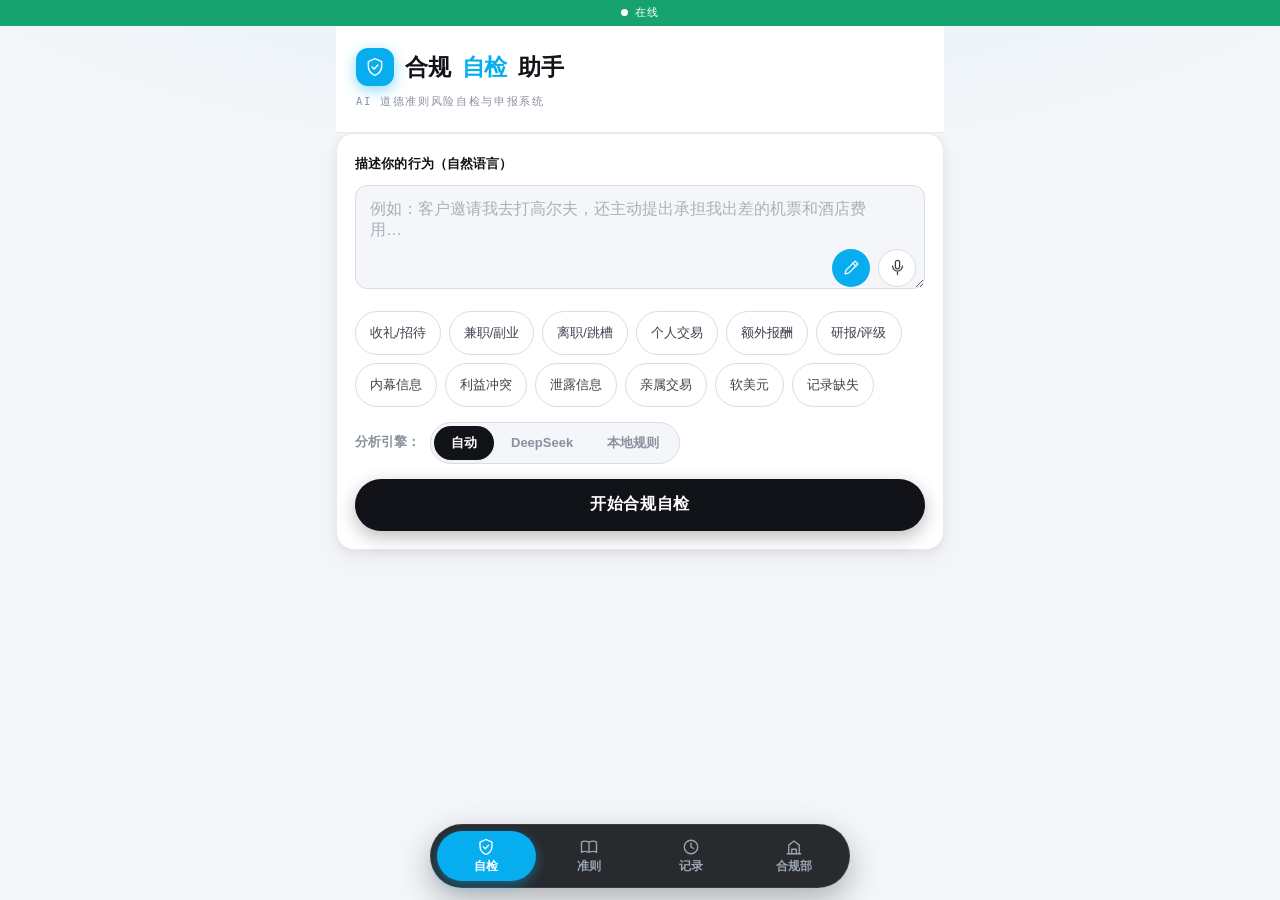
==== commit 1ee55403: "perf: 移除Google字体CDN依赖(国内加载更快更稳)" ====
--- a/frontend/index.html
+++ b/frontend/index.html
@@ -7,9 +7,6 @@
   <meta name="description" content="合规自检助手 — 输入行为，自动识别准则、评估风险、执行申报" />
   <link rel="manifest" href="manifest.json" />
   <link rel="apple-touch-icon" href="icons/icon-192.png" />
-  <link rel="preconnect" href="https://fonts.googleapis.com" />
-  <link rel="preconnect" href="https://fonts.gstatic.com" crossorigin />
-  <link rel="stylesheet" href="https://fonts.googleapis.com/css2?family=Inter:wght@500;600;700;800&family=JetBrains+Mono:wght@400;500;700&display=swap" />
   <link rel="stylesheet" href="css/style.css?v=7" />
   <title>合规自检助手</title>
 </head>
